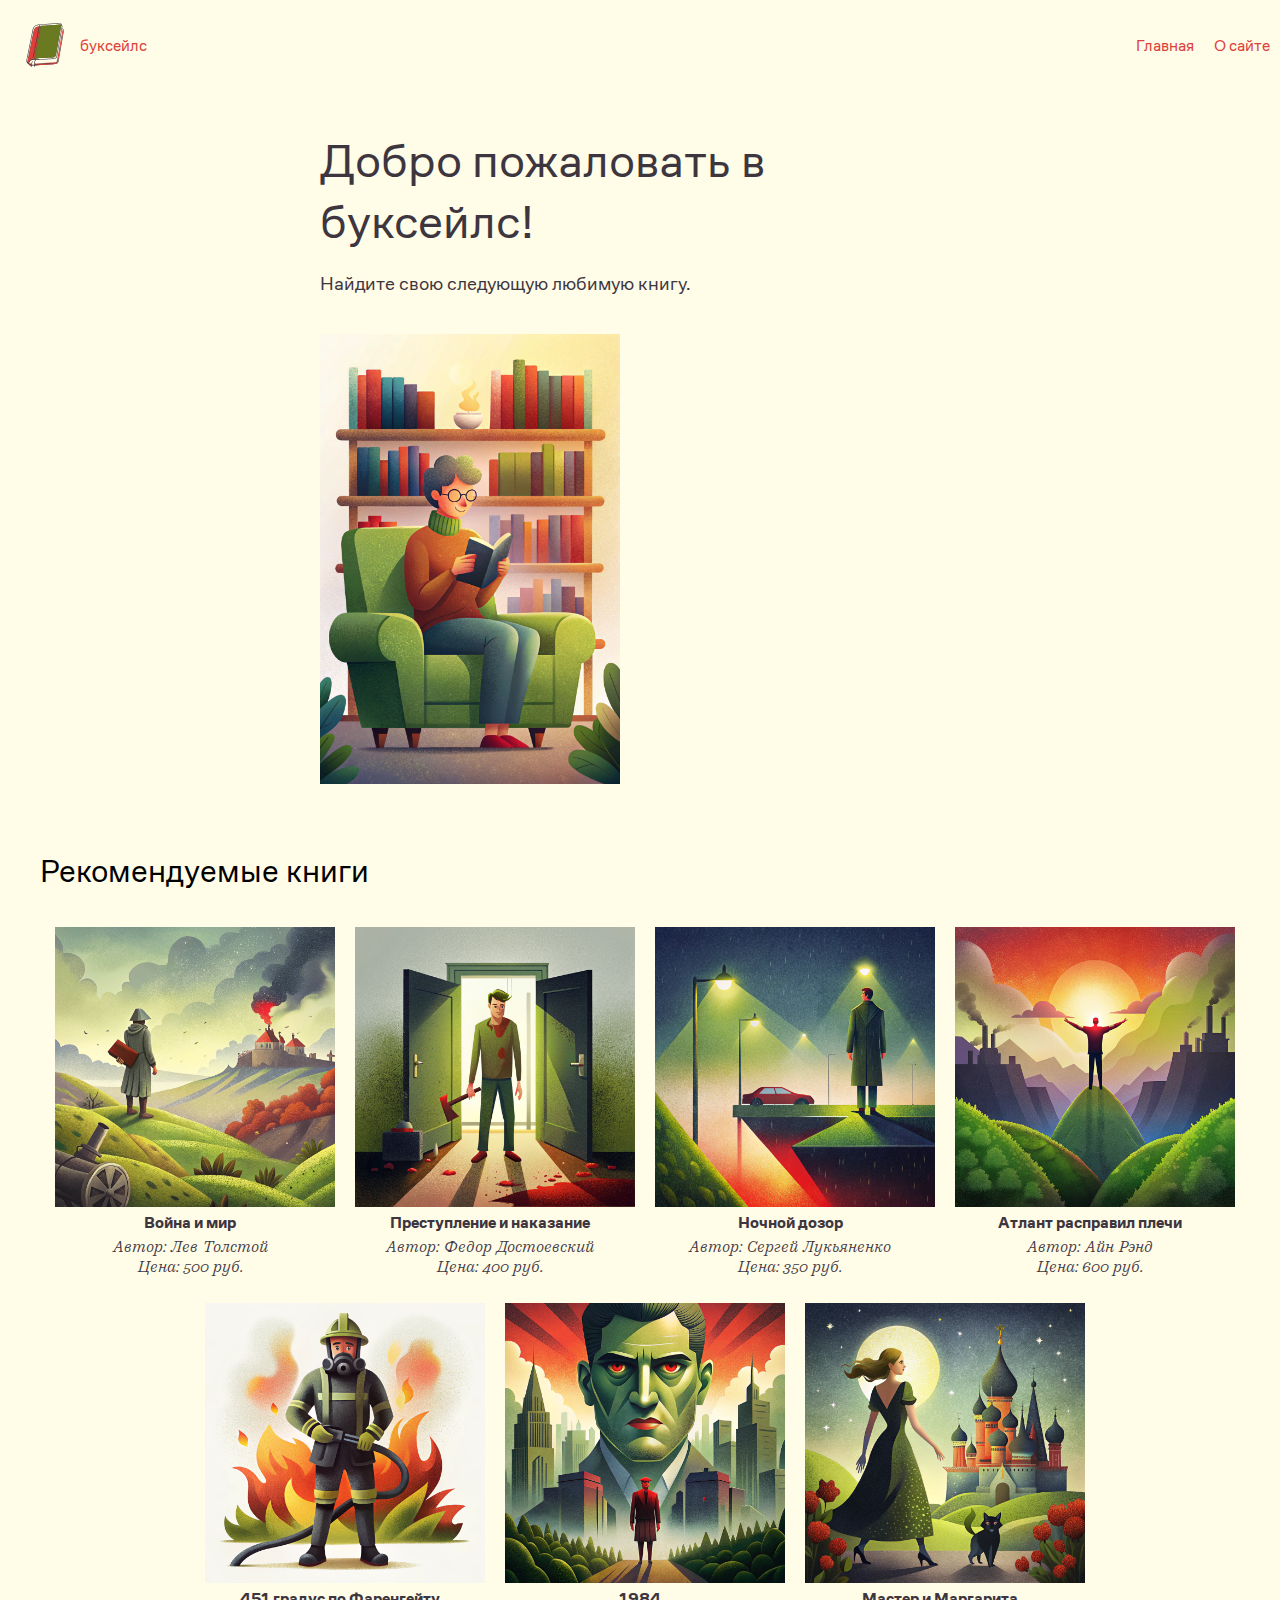
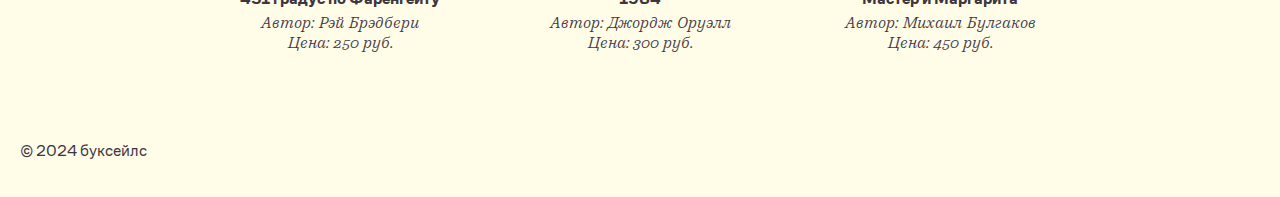
==== index.html @ e973d5db "first commit" ====
<!DOCTYPE html>
<html lang="ru">
<head>
    <meta charset="UTF-8">
    <meta name="viewport" content="width=device-width, initial-scale=1.0">
    <title>буксейлс - интернет-магазин книг</title>
    <link rel="stylesheet" href="styles.css">
</head>
<body>
    <header>
        <div class="nav-container">
            <a href="index.html" class="logo"><img src="icons/logo.svg" alt="BookSales"> буксейлс</a> 
            <nav>
                <ul>
                    <li><a href="index.html">Главная</a></li>
                    <li><a href="about.html">О сайте</a></li>
                </ul>
            </nav>
        </div>
    </header>

    <main>
        <section class="hero container">
            <div>
              <div class="hero-content">
                <h2>Добро пожаловать в буксейлс!</h2>
                <p>Найдите свою следующую любимую книгу.</p>
              </div>
              <div class="hero-image">
                <img src="images/hero.jpg" alt="Изображение для hero секции">
              </div>
            </div>
          </section>

        <section class="featured-books">
            <div class="container">        
                <h1>Рекомендуемые книги</h1>        
                <div class="book-grid"> 
                    <div class="image-gallery">
                        <a href="book.html" class="book-item">
                          <img src="images/book1.png" alt="Война и мир">
                          <div class="book-info">
                            <h4>Война и мир</h4>
                            <p>Автор: Лев Толстой</p>
                            <p>Цена: 500 руб.</p>
                          </div>
                        </a>
                        <a href="book.html" class="book-item">
                          <img src="images/book2.png" alt="Преступление и наказание">
                          <div class="book-info">
                            <h4>Преступление и наказание</h4>
                            <p>Автор: Федор Достоевский</p>
                            <p>Цена: 400 руб.</p>
                          </div>
                        </a>
                        <a href="book.html" class="book-item">
                          <img src="images/book3.png" alt="Ночной дозор">
                          <div class="book-info">
                            <h4>Ночной дозор</h4>
                            <p>Автор: Сергей Лукьяненко</p>
                            <p>Цена: 350 руб.</p>
                          </div>
                        </a>
                        <a href="book.html" class="book-item">
                          <img src="images/book4.png" alt="Атлант расправил плечи">
                          <div class="book-info">
                            <h4>Атлант расправил плечи</h4>
                            <p>Автор: Айн Рэнд</p>
                            <p>Цена: 600 руб.</p>
                          </div>
                        </a>
                        <a href="book.html" class="book-item">
                          <img src="images/book5.png" alt="451 градус по Фаренгейту">
                          <div class="book-info">
                            <h4>451 градус по Фаренгейту</h4>
                            <p>Автор: Рэй Брэдбери</p>
                            <p>Цена: 250 руб.</p>
                          </div>
                        </a>
                        <a href="book.html" class="book-item">
                          <img src="images/book6.png" alt="1984">
                          <div class="book-info">
                            <h4>1984</h4>
                            <p>Автор: Джордж Оруэлл</p>
                            <p>Цена: 300 руб.</p>
                          </div>
                        </a>
                        <a href="book.html" class="book-item">
                          <img src="images/book7.png" alt="Мастер и Маргарита">
                          <div class="book-info">
                            <h4>Мастер и Маргарита</h4>
                            <p>Автор: Михаил Булгаков</p>
                            <p>Цена: 450 руб.</p>
                          </div>
                        </a>
                      </div>
                </div>
            </div>
        </section>
    </main>

    <footer>
        <div class="container">
            <p>© 2024 буксейлс</p>
        </div>
    </footer>
</body>
</html>
---- styles.css ----
@font-face {
    font-family: 'CoFo Sans';
    src: url('fonts/CoFoSans-Bold.eot');
    src: local('CoFo Sans Bold'), local('CoFoSans-Bold'),
        url('fonts/CoFoSans-Bold.eot?#iefix') format('embedded-opentype'),
        url('fonts/CoFoSans-Bold.woff2') format('woff2'),
        url('fonts/CoFoSans-Bold.woff') format('woff'),
        url('fonts/CoFoSans-Bold.ttf') format('truetype');
    font-weight: bold;
    font-style: normal;
}

@font-face {
    font-family: 'CoFo Sans';
    src: url('fonts/CoFoSans-Black.eot');
    src: local('CoFo Sans Black'), local('CoFoSans-Black'),
        url('fonts/CoFoSans-Black.eot?#iefix') format('embedded-opentype'),
        url('fonts/CoFoSans-Black.woff2') format('woff2'),
        url('fonts/CoFoSans-Black.woff') format('woff'),
        url('fonts/CoFoSans-Black.ttf') format('truetype');
    font-weight: 900;
    font-style: normal;
}

@font-face {
    font-family: 'CoFo Sans';
    src: url('fonts/CoFoSans-Regular.eot');
    src: local('CoFo Sans'), local('CoFoSans-Regular'),
        url('fonts/CoFoSans-Regular.eot?#iefix') format('embedded-opentype'),
        url('fonts/CoFoSans-Regular.woff2') format('woff2'),
        url('fonts/CoFoSans-Regular.woff') format('woff'),
        url('fonts/CoFoSans-Regular.ttf') format('truetype');
    font-weight: normal;
    font-style: normal;
}

@font-face {
    font-family: 'CoFo Sans';
    src: url('fonts/CoFoSans-Medium.eot');
    src: local('CoFo Sans Medium'), local('CoFoSans-Medium'),
        url('fonts/CoFoSans-Medium.eot?#iefix') format('embedded-opentype'),
        url('fonts/CoFoSans-Medium.woff2') format('woff2'),
        url('fonts/CoFoSans-Medium.woff') format('woff'),
        url('fonts/CoFoSans-Medium.ttf') format('truetype');
    font-weight: 500;
    font-style: normal;
}

@font-face {
    font-family: 'CoFo Robert';
    src: url('fonts/CoFoRobert-RegularItalic.eot');
    src: local('CoFo Robert Italic'), local('CoFoRobert-RegularItalic'),
        url('fonts/CoFoRobert-RegularItalic.eot?#iefix') format('embedded-opentype'),
        url('fonts/CoFoRobert-RegularItalic.woff2') format('woff2'),
        url('fonts/CoFoRobert-RegularItalic.woff') format('woff'),
        url('fonts/CoFoRobert-RegularItalic.ttf') format('truetype');
    font-weight: normal;
    font-style: italic;
}

*{
    font-family: 'CoFo Sans'; font-weight: normal; font-style: normal;
}

body {
    margin: 0;
    background-color: #FFFCE8; /* Фон */
}

.container {
    max-width: 2000px;
    margin: 0 auto;
    padding: 20px;
}

.image-gallery {
    display: flex;
    flex-wrap: wrap; 
    justify-content: center; 
}
  
.image-gallery img {
    margin: 5px; 
    height: auto;
    display: block;
}

header {
    background-color: #FFFCE8; /* Цвет header */
    padding: 10px;
    display: flex;
    align-items: center; 
}
  
.nav-container { 
    display: flex;
    justify-content: space-between; 
    width: 100%; 
}

.nav-container a{    
    color: #DD403A; 
    font-weight: 300;
    text-decoration: none; /* Убираем подчеркивание ссылки */
}

.logo {
    display: flex;
    align-items: center;
}
  
.logo img {
    height: 70px; 
}

nav a { 
    color: #3E363F; 
    font-weight: bold;
    text-align: center;
    text-decoration: none; /* Убираем подчеркивание ссылки */
}

nav {
    display: flex;
    align-items: center; 
    justify-content: center;
}
  
nav ul {
    list-style: none;
    margin: 0;
    padding: 0;
    display: flex;
}
  
nav li {
    margin-left: 20px;
}
  
/* Медиа-запрос для мобильных устройств */
@media (max-width: 768px) {
    .nav-container {
      flex-direction: column; 
      text-align: center;
    }
  
    .logo {
      justify-content: center;
    }
  
    nav ul {
      flex-direction: column;
    }
  
    nav li {
      margin: 5px 0;
    }
}

h2, h3, p { /* Цвет заголовков и текста */
    color: #3E363F; 
}

/* Стили для секции featured-books */
.featured-books {
    padding: 20px; /* Добавляем отступы внутри секции */
}

.book-grid {
    display: flex;
    flex-wrap: wrap; /* Разрешаем перенос книг на новую строку */
    justify-content: center; /* Выравниваем книги по центру */
}  

.book-item {
    color:#3E363F;
    text-align: center;
    text-decoration: none; /* Убираем подчеркивание */
    margin-bottom: 20px;
    width: calc(100% / 4 - 20px); /* Ширина элемента book-item с учетом отступов */
    margin: 10px; /* Отступы между book-item */
}

.book-item img {
    max-width: 100%; /* Картинка не будет шире своего контейнера */
    height: auto; /* Высота подстраивается автоматически */
    display: block; /* Убираем лишние отступы */
}

.book-info h4 {
    margin: 0 0 5px 0;
    font-weight: bold; 
}

.book-info p {
    margin: 0;
    font-family: 'CoFo Robert'; 
    font-style: italic; 
}

/* Медиа-запросы для разных размеров экрана (аналогично image-gallery) */
@media (max-width: 1200px) {
    .book-item {
      width: calc(100% / 3 - 20px); 
    }
}

@media (max-width: 900px) {
    .book-item {
      width: calc(100% / 2 - 20px); 
    }
}

@media (max-width: 600px) {
    .book-item {
      width: calc(100% - 20px); 
    }
}

.hero {    
    padding: 0 20rem; 
  }
  
  .hero > div {
    display: flex;
    align-items: center;
    flex-wrap: wrap;
    justify-content: space-between; /* Распределяем элементы по краям */
  }
  
  .hero-content {
    margin-bottom: 20px;
  }
  
  .hero-content h2 {
    font-size: 3rem; /* Размер заголовка */
    margin-bottom: 10px;
  }
  
  .hero-content p {
    font-size: 1.2rem; /* Размер текста */
  }
  
  .hero-image {
    flex: 0 0 300px; /* Фиксированная ширина 500px */
  }
  
  .hero-image img {
    width: 100%;
    max-height: 700px;
    height: auto;
    object-fit: cover;
  }
  
  @media (max-width: 900px) { 
    .hero{
        padding: 15px;
    }

    .hero-content p {
        font-size: 0.9em; /* Размер текста */
      }

    .hero > div {
      justify-content: center; /* Выравниваем элементы по центру */
    }
  
    .hero-content {
      margin-bottom: 0;
      text-align: center; /* Выравниваем текст по центру */
    }
  
    .hero-image {
      flex: 1 0 100%; /* Занимаем всю ширину */
      margin-top: 20px;
    }
  }


  .book-details-content {
    padding: 0 5rem;
    display: flex;
    align-items: flex-center; /* Выравниваем элементы по верху */
    justify-content: center;
    gap: 50px; /* Отступ между изображением и информацией */
}

.book-details img {
    max-width: 450px; /* Максимальная ширина изображения */
    object-fit: cover;
    height: auto;
}

.book-info h1 {
    margin-top: 0;
    margin-bottom: 10px;
}

.book-info h2 {
    margin-top: 20px; 
}

.book-info ul {
    list-style: disc; /* Тип маркера списка */
    padding-left: 20px; /* Отступ слева для списка */
}

.book-info button {
    background-color: #DD403A; /* Цвет кнопки */
    color: white;
    padding: 10px 20px;
    border: none;
    cursor: pointer;
}

/* Медиа-запрос для маленьких экранов */
@media (max-width: 768px) {
    .book-details-content {
        flex-direction: column; /* Располагаем элементы в колонку */
        align-items: center; /* Выравниваем элементы по центру */
    }

    .book-details img {
        max-width: 100%; /* Изображение занимает всю ширину */
        margin-bottom: 20px; /* Отступ снизу */
    }
}

.contacts-info {
    display: flex;
    justify-content: space-between; /* Располагаем элементы по краям */
    flex-wrap: wrap; /* Разрешаем перенос на новую строку */
}

.contact-item {
    flex: 0 0 calc(33.33% - 20px); /* Ширина элемента с учетом отступов */
    margin-bottom: 20px;
}
.contact-item a{
    text-decoration: none;
    color:#DD403A;
}

.map {
    width: 100%;
    height: 500px; /* Высота карты */
    background-color: #eee; /* Замените на код вставки карты */
}

.form-group {
    margin-bottom: 10px;
}

.form-group label {
    display: block;
    margin-bottom: 5px;
}

.form-group input, .form-group textarea {
    width: 100%;
    padding: 10px;
    border: 1px solid #ccc;
}


/* Медиа-запрос для маленьких экранов */
@media (max-width: 768px) {
    .contacts-info {
        flex-direction: column; /* Располагаем элементы в колонку */
    }

    .contact-item {
        flex: 1 0 100%; /* Элемент занимает всю ширину */
    }
}
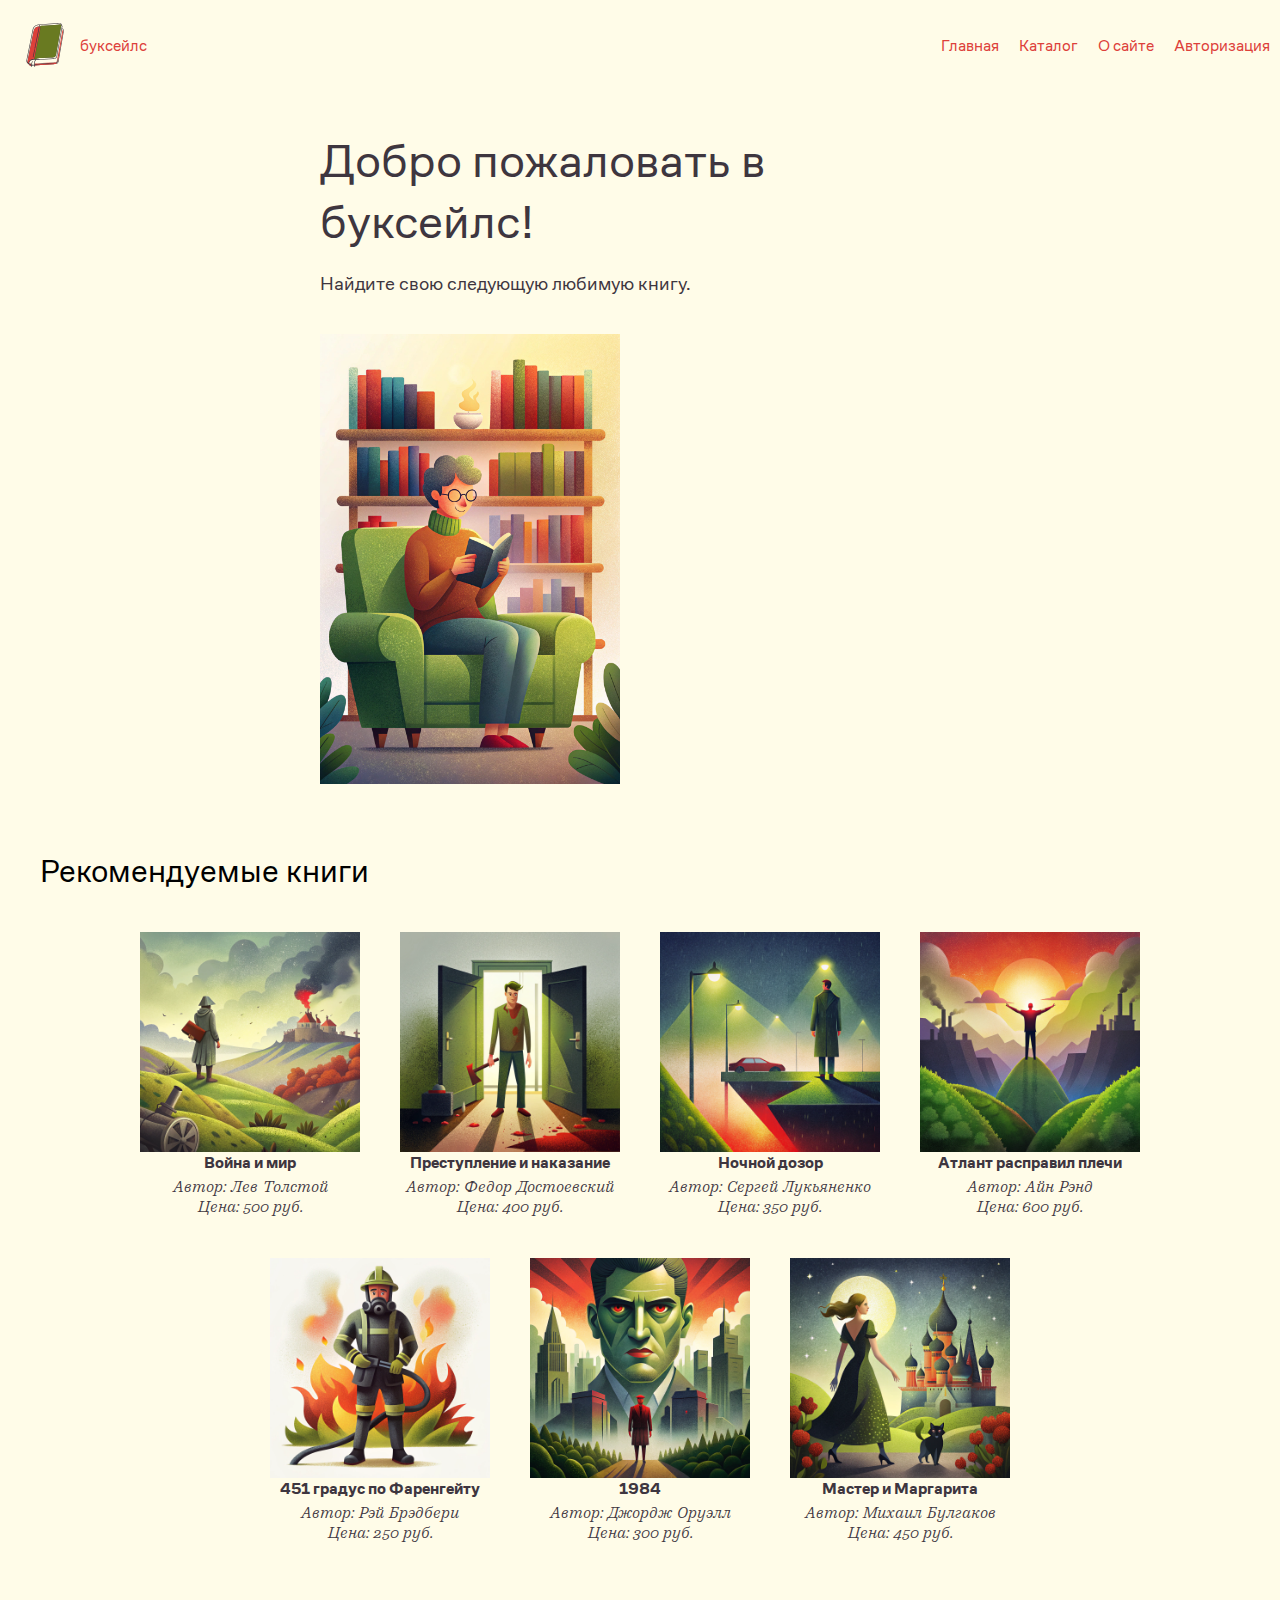
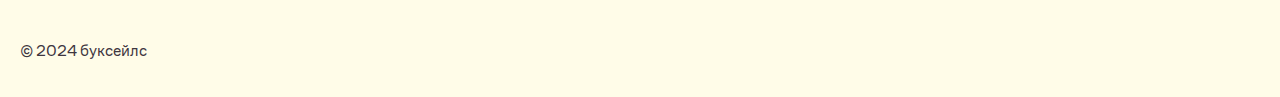
==== commit 6ee14375: "second commit" ====
--- a/index.html
+++ b/index.html
@@ -1,108 +1,85 @@
 <!DOCTYPE html>
 <html lang="ru">
+
 <head>
-    <meta charset="UTF-8">
-    <meta name="viewport" content="width=device-width, initial-scale=1.0">
-    <title>буксейлс - интернет-магазин книг</title>
-    <link rel="stylesheet" href="styles.css">
+  <meta charset="UTF-8">
+  <meta name="viewport" content="width=device-width, initial-scale=1.0">
+  <title>буксейлс - интернет-магазин книг</title>
+  <link rel="stylesheet" href="styles.css">
 </head>
+
 <body>
-    <header>
-        <div class="nav-container">
-            <a href="index.html" class="logo"><img src="icons/logo.svg" alt="BookSales"> буксейлс</a> 
-            <nav>
-                <ul>
-                    <li><a href="index.html">Главная</a></li>
-                    <li><a href="about.html">О сайте</a></li>
-                </ul>
-            </nav>
+  <header>
+    <div class="nav-container">
+      <a href="index.html" class="logo"><img src="icons/logo.svg" alt="BookSales"> буксейлс</a>
+      <nav>
+        <ul>
+          <li><a href="index.html">Главная</a></li>
+          <li><a href="#bookGrid">Каталог</a></li>
+          <li><a href="about.html">О сайте</a></li>
+          <li><a id="auth"></a></li>
+        </ul>
+      </nav>
+    </div>
+  </header>
+
+  <main>
+    <section class="hero container">
+      <div>
+        <div class="hero-content">
+          <h2>Добро пожаловать в буксейлс!</h2>
+          <p>Найдите свою следующую любимую книгу.</p>
         </div>
-    </header>
+        <div class="hero-image">
+          <img src="images/hero.jpg" alt="Изображение для hero секции">
+        </div>
+      </div>
+    </section>
 
-    <main>
-        <section class="hero container">
-            <div>
-              <div class="hero-content">
-                <h2>Добро пожаловать в буксейлс!</h2>
-                <p>Найдите свою следующую любимую книгу.</p>
-              </div>
-              <div class="hero-image">
-                <img src="images/hero.jpg" alt="Изображение для hero секции">
-              </div>
-            </div>
-          </section>
+    <section class="featured-books">
+      <div class="container">
+        <h1>Рекомендуемые книги</h1>
+        <div class="book-grid" id="bookGrid">
+          <!-- Книги будут загружены сюда -->
+        </div>
+      </div>
+    </section>
+  </main>
 
-        <section class="featured-books">
-            <div class="container">        
-                <h1>Рекомендуемые книги</h1>        
-                <div class="book-grid"> 
-                    <div class="image-gallery">
-                        <a href="book.html" class="book-item">
-                          <img src="images/book1.png" alt="Война и мир">
-                          <div class="book-info">
-                            <h4>Война и мир</h4>
-                            <p>Автор: Лев Толстой</p>
-                            <p>Цена: 500 руб.</p>
-                          </div>
-                        </a>
-                        <a href="book.html" class="book-item">
-                          <img src="images/book2.png" alt="Преступление и наказание">
-                          <div class="book-info">
-                            <h4>Преступление и наказание</h4>
-                            <p>Автор: Федор Достоевский</p>
-                            <p>Цена: 400 руб.</p>
-                          </div>
-                        </a>
-                        <a href="book.html" class="book-item">
-                          <img src="images/book3.png" alt="Ночной дозор">
-                          <div class="book-info">
-                            <h4>Ночной дозор</h4>
-                            <p>Автор: Сергей Лукьяненко</p>
-                            <p>Цена: 350 руб.</p>
-                          </div>
-                        </a>
-                        <a href="book.html" class="book-item">
-                          <img src="images/book4.png" alt="Атлант расправил плечи">
-                          <div class="book-info">
-                            <h4>Атлант расправил плечи</h4>
-                            <p>Автор: Айн Рэнд</p>
-                            <p>Цена: 600 руб.</p>
-                          </div>
-                        </a>
-                        <a href="book.html" class="book-item">
-                          <img src="images/book5.png" alt="451 градус по Фаренгейту">
-                          <div class="book-info">
-                            <h4>451 градус по Фаренгейту</h4>
-                            <p>Автор: Рэй Брэдбери</p>
-                            <p>Цена: 250 руб.</p>
-                          </div>
-                        </a>
-                        <a href="book.html" class="book-item">
-                          <img src="images/book6.png" alt="1984">
-                          <div class="book-info">
-                            <h4>1984</h4>
-                            <p>Автор: Джордж Оруэлл</p>
-                            <p>Цена: 300 руб.</p>
-                          </div>
-                        </a>
-                        <a href="book.html" class="book-item">
-                          <img src="images/book7.png" alt="Мастер и Маргарита">
-                          <div class="book-info">
-                            <h4>Мастер и Маргарита</h4>
-                            <p>Автор: Михаил Булгаков</p>
-                            <p>Цена: 450 руб.</p>
-                          </div>
-                        </a>
-                      </div>
-                </div>
-            </div>
-        </section>
-    </main>
+  <footer>
+    <div class="container">
+      <p>© 2024 буксейлс</p>
+    </div>
+  </footer>
 
-    <footer>
-        <div class="container">
-            <p>© 2024 буксейлс</p>
-        </div>
-    </footer>
+  <script src="js/script.js"></script>
+  <script>
+    const bookGrid = document.getElementById('bookGrid');
+
+    // Загрузка данных книг из JSON-файла
+    fetch('books.json')
+      .then(response => response.json())
+      .then(books => {
+        // Отображаем книги на странице
+        books.forEach(book => {
+          const bookElement = `
+                <a href="book.html?id=${book.id}" class="book-item">
+                  <img src="${book.image}" alt="${book.title}">
+                  <div class="book-info">
+                    <h4>${book.title}</h4>
+                    <p>Автор: ${book.author}</p>
+                    <p>Цена: ${book.price} руб.</p>
+                  </div>
+                </a>
+              `;
+          bookGrid.innerHTML += bookElement;
+        });
+      })
+      .catch(error => {
+        console.error('Ошибка при загрузке данных:', error);
+        bookGrid.innerHTML = '<p>Ошибка при загрузке данных</p>';
+      });
+  </script>
 </body>
+
 </html>--- a/styles.css
+++ b/styles.css
@@ -1,146 +1,151 @@
+/* Шрифты */
 @font-face {
-    font-family: 'CoFo Sans';
-    src: url('fonts/CoFoSans-Bold.eot');
-    src: local('CoFo Sans Bold'), local('CoFoSans-Bold'),
-        url('fonts/CoFoSans-Bold.eot?#iefix') format('embedded-opentype'),
-        url('fonts/CoFoSans-Bold.woff2') format('woff2'),
-        url('fonts/CoFoSans-Bold.woff') format('woff'),
-        url('fonts/CoFoSans-Bold.ttf') format('truetype');
+    font-family: "CoFo Sans";
+    src: url("fonts/CoFoSans-Bold.eot");
+    src: local("CoFo Sans Bold"), local("CoFoSans-Bold"),
+      url("fonts/CoFoSans-Bold.eot?#iefix") format("embedded-opentype"),
+      url("fonts/CoFoSans-Bold.woff2") format("woff2"),
+      url("fonts/CoFoSans-Bold.woff") format("woff"),
+      url("fonts/CoFoSans-Bold.ttf") format("truetype");
     font-weight: bold;
     font-style: normal;
-}
-
-@font-face {
-    font-family: 'CoFo Sans';
-    src: url('fonts/CoFoSans-Black.eot');
-    src: local('CoFo Sans Black'), local('CoFoSans-Black'),
-        url('fonts/CoFoSans-Black.eot?#iefix') format('embedded-opentype'),
-        url('fonts/CoFoSans-Black.woff2') format('woff2'),
-        url('fonts/CoFoSans-Black.woff') format('woff'),
-        url('fonts/CoFoSans-Black.ttf') format('truetype');
+  }
+  
+  @font-face {
+    font-family: "CoFo Sans";
+    src: url("fonts/CoFoSans-Black.eot");
+    src: local("CoFo Sans Black"), local("CoFoSans-Black"),
+      url("fonts/CoFoSans-Black.eot?#iefix") format("embedded-opentype"),
+      url("fonts/CoFoSans-Black.woff2") format("woff2"),
+      url("fonts/CoFoSans-Black.woff") format("woff"),
+      url("fonts/CoFoSans-Black.ttf") format("truetype");
     font-weight: 900;
     font-style: normal;
-}
-
-@font-face {
-    font-family: 'CoFo Sans';
-    src: url('fonts/CoFoSans-Regular.eot');
-    src: local('CoFo Sans'), local('CoFoSans-Regular'),
-        url('fonts/CoFoSans-Regular.eot?#iefix') format('embedded-opentype'),
-        url('fonts/CoFoSans-Regular.woff2') format('woff2'),
-        url('fonts/CoFoSans-Regular.woff') format('woff'),
-        url('fonts/CoFoSans-Regular.ttf') format('truetype');
+  }
+  
+  @font-face {
+    font-family: "CoFo Sans";
+    src: url("fonts/CoFoSans-Regular.eot");
+    src: local("CoFo Sans"), local("CoFoSans-Regular"),
+      url("fonts/CoFoSans-Regular.eot?#iefix") format("embedded-opentype"),
+      url("fonts/CoFoSans-Regular.woff2") format("woff2"),
+      url("fonts/CoFoSans-Regular.woff") format("woff"),
+      url("fonts/CoFoSans-Regular.ttf") format("truetype");
     font-weight: normal;
     font-style: normal;
-}
-
-@font-face {
-    font-family: 'CoFo Sans';
-    src: url('fonts/CoFoSans-Medium.eot');
-    src: local('CoFo Sans Medium'), local('CoFoSans-Medium'),
-        url('fonts/CoFoSans-Medium.eot?#iefix') format('embedded-opentype'),
-        url('fonts/CoFoSans-Medium.woff2') format('woff2'),
-        url('fonts/CoFoSans-Medium.woff') format('woff'),
-        url('fonts/CoFoSans-Medium.ttf') format('truetype');
+  }
+  
+  @font-face {
+    font-family: "CoFo Sans";
+    src: url("fonts/CoFoSans-Medium.eot");
+    src: local("CoFo Sans Medium"), local("CoFoSans-Medium"),
+      url("fonts/CoFoSans-Medium.eot?#iefix") format("embedded-opentype"),
+      url("fonts/CoFoSans-Medium.woff2") format("woff2"),
+      url("fonts/CoFoSans-Medium.woff") format("woff"),
+      url("fonts/CoFoSans-Medium.ttf") format("truetype");
     font-weight: 500;
     font-style: normal;
-}
-
-@font-face {
-    font-family: 'CoFo Robert';
-    src: url('fonts/CoFoRobert-RegularItalic.eot');
-    src: local('CoFo Robert Italic'), local('CoFoRobert-RegularItalic'),
-        url('fonts/CoFoRobert-RegularItalic.eot?#iefix') format('embedded-opentype'),
-        url('fonts/CoFoRobert-RegularItalic.woff2') format('woff2'),
-        url('fonts/CoFoRobert-RegularItalic.woff') format('woff'),
-        url('fonts/CoFoRobert-RegularItalic.ttf') format('truetype');
+  }
+  
+  @font-face {
+    font-family: "CoFo Robert";
+    src: url("fonts/CoFoRobert-RegularItalic.eot");
+    src: local("CoFo Robert Italic"), local("CoFoRobert-RegularItalic"),
+      url("fonts/CoFoRobert-RegularItalic.eot?#iefix") format("embedded-opentype"),
+      url("fonts/CoFoRobert-RegularItalic.woff2") format("woff2"),
+      url("fonts/CoFoRobert-RegularItalic.woff") format("woff"),
+      url("fonts/CoFoRobert-RegularItalic.ttf") format("truetype");
     font-weight: normal;
     font-style: italic;
-}
-
-*{
-    font-family: 'CoFo Sans'; font-weight: normal; font-style: normal;
-}
-
-body {
+  }
+  
+  /* Общие стили */
+  * {
+    font-family: "CoFo Sans";
+    font-weight: normal;
+    font-style: normal;
+    transition: all 0.3s ease;
+  }
+  
+  body {
     margin: 0;
-    background-color: #FFFCE8; /* Фон */
-}
-
-.container {
+    background-color: #fffce8; /* Фон */
+  }
+  
+  .container {
     max-width: 2000px;
     margin: 0 auto;
     padding: 20px;
-}
-
-.image-gallery {
-    display: flex;
-    flex-wrap: wrap; 
-    justify-content: center; 
-}
-  
-.image-gallery img {
-    margin: 5px; 
-    height: auto;
-    display: block;
-}
-
-header {
-    background-color: #FFFCE8; /* Цвет header */
+  }
+  
+  h2,
+  h3,
+  p {
+    /* Цвет заголовков и текста */
+    color: #3e363f;
+  }
+  
+  /* Header */
+  header {
+    background-color: #fffce8; /* Цвет header */
     padding: 10px;
     display: flex;
-    align-items: center; 
-}
-  
-.nav-container { 
-    display: flex;
-    justify-content: space-between; 
-    width: 100%; 
-}
-
-.nav-container a{    
-    color: #DD403A; 
+    align-items: center;
+  }
+  
+  .nav-container {
+    display: flex;
+    justify-content: space-between;
+    width: 100%;
+  }
+  
+  .nav-container a {
+    color: #dd403a;
     font-weight: 300;
     text-decoration: none; /* Убираем подчеркивание ссылки */
-}
-
-.logo {
+  }
+  
+  .logo {
     display: flex;
     align-items: center;
-}
-  
-.logo img {
-    height: 70px; 
-}
-
-nav a { 
-    color: #3E363F; 
+  }
+  
+  .logo img {
+    height: 70px;
+  }
+  
+  .logo img:hover {
+    transform: scale(1.05); /* Увеличиваем размер при наведении */
+  }
+  
+  nav a {
+    color: #3e363f;
     font-weight: bold;
     text-align: center;
     text-decoration: none; /* Убираем подчеркивание ссылки */
-}
-
-nav {
-    display: flex;
-    align-items: center; 
+  }
+  
+  nav {
+    display: flex;
+    align-items: center;
     justify-content: center;
-}
-  
-nav ul {
+  }
+  
+  nav ul {
     list-style: none;
     margin: 0;
     padding: 0;
     display: flex;
-}
-  
-nav li {
+  }
+  
+  nav li {
     margin-left: 20px;
-}
-  
-/* Медиа-запрос для мобильных устройств */
-@media (max-width: 768px) {
+  }
+  
+  /* Медиа-запрос для мобильных устройств (Header) */
+  @media (max-width: 768px) {
     .nav-container {
-      flex-direction: column; 
+      flex-direction: column;
       text-align: center;
     }
   
@@ -155,221 +160,313 @@
     nav li {
       margin: 5px 0;
     }
-}
-
-h2, h3, p { /* Цвет заголовков и текста */
-    color: #3E363F; 
-}
-
-/* Стили для секции featured-books */
-.featured-books {
+  }
+  
+  /* Hero Section */
+  .hero {
+    padding: 0 20rem;
+  }
+  
+  .hero > div {
+    display: flex;
+    align-items: center;
+    flex-wrap: wrap;
+    justify-content: space-between; /* Распределяем элементы по краям */
+  }
+  
+  .hero-content {
+    margin-bottom: 20px;
+  }
+  
+  .hero-content h2 {
+    font-size: 3rem; /* Размер заголовка */
+    margin-bottom: 10px;
+  }
+  
+  .hero-content p {
+    font-size: 1.2rem; /* Размер текста */
+  }
+  
+  .hero-image {
+    flex: 0 0 300px; /* Фиксированная ширина 500px */
+  }
+  
+  .hero-image img {
+    width: 100%;
+    max-height: 700px;
+    height: auto;
+    object-fit: cover;
+  }
+  
+  .hero-image:hover {
+    transform: scale(1.05); /* Увеличиваем размер при наведении */
+  }
+  
+  /* Медиа-запрос для Hero Section */
+  @media (max-width: 900px) {
+    .hero {
+      padding: 15px;
+    }
+  
+    .hero-content p {
+      font-size: 0.9em; /* Размер текста */
+    }
+  
+    .hero > div {
+      justify-content: center; /* Выравниваем элементы по центру */
+    }
+  
+    .hero-content {
+      margin-bottom: 0;
+      text-align: center; /* Выравниваем текст по центру */
+    }
+  
+    .hero-image {
+      flex: 1 0 100%; /* Занимаем всю ширину */
+      margin-top: 20px;
+    }
+  }
+  
+  /* Book Items */
+  .featured-books {
     padding: 20px; /* Добавляем отступы внутри секции */
-}
-
-.book-grid {
+  }
+  
+  .book-grid {
     display: flex;
     flex-wrap: wrap; /* Разрешаем перенос книг на новую строку */
     justify-content: center; /* Выравниваем книги по центру */
-}  
-
-.book-item {
-    color:#3E363F;
+  }
+  
+  .book-item {
+    color: #3e363f;
     text-align: center;
     text-decoration: none; /* Убираем подчеркивание */
     margin-bottom: 20px;
-    width: calc(100% / 4 - 20px); /* Ширина элемента book-item с учетом отступов */
-    margin: 10px; /* Отступы между book-item */
-}
-
-.book-item img {
+    width: calc(100% / 5 - 20px);
+    margin: 5px;
+    padding: 15px;
+  }
+  
+  .book-item:hover {
+    transform: scale(1.05); /* Увеличиваем размер при наведении */
+    box-shadow: 0 4px 8px rgba(0, 0, 0, 0.2); /* Добавляем тень */
+  }
+  
+  .book-item img {
     max-width: 100%; /* Картинка не будет шире своего контейнера */
     height: auto; /* Высота подстраивается автоматически */
     display: block; /* Убираем лишние отступы */
-}
-
-.book-info h4 {
+  }
+  
+  .book-info h4 {
     margin: 0 0 5px 0;
-    font-weight: bold; 
-}
-
-.book-info p {
+    font-weight: bold;
+  }
+  
+  .book-info p {
     margin: 0;
-    font-family: 'CoFo Robert'; 
-    font-style: italic; 
-}
-
-/* Медиа-запросы для разных размеров экрана (аналогично image-gallery) */
-@media (max-width: 1200px) {
+    font-family: "CoFo Robert";
+    font-style: italic;
+  }
+  
+  /* Медиа-запросы для разных размеров экрана (Book Items) */
+  @media (max-width: 1200px) {
     .book-item {
-      width: calc(100% / 3 - 20px); 
-    }
-}
-
-@media (max-width: 900px) {
+      width: calc(100% / 3 - 20px);
+    }
+  }
+  
+  @media (max-width: 900px) {
     .book-item {
-      width: calc(100% / 2 - 20px); 
-    }
-}
-
-@media (max-width: 600px) {
+      width: calc(100% / 2 - 20px);
+    }
+  }
+  
+  @media (max-width: 600px) {
     .book-item {
-      width: calc(100% - 20px); 
-    }
-}
-
-.hero {    
-    padding: 0 20rem; 
-  }
-  
-  .hero > div {
-    display: flex;
-    align-items: center;
-    flex-wrap: wrap;
-    justify-content: space-between; /* Распределяем элементы по краям */
-  }
-  
-  .hero-content {
-    margin-bottom: 20px;
-  }
-  
-  .hero-content h2 {
-    font-size: 3rem; /* Размер заголовка */
-    margin-bottom: 10px;
-  }
-  
-  .hero-content p {
-    font-size: 1.2rem; /* Размер текста */
-  }
-  
-  .hero-image {
-    flex: 0 0 300px; /* Фиксированная ширина 500px */
-  }
-  
-  .hero-image img {
-    width: 100%;
-    max-height: 700px;
-    height: auto;
-    object-fit: cover;
-  }
-  
-  @media (max-width: 900px) { 
-    .hero{
-        padding: 15px;
-    }
-
-    .hero-content p {
-        font-size: 0.9em; /* Размер текста */
-      }
-
-    .hero > div {
-      justify-content: center; /* Выравниваем элементы по центру */
-    }
-  
-    .hero-content {
-      margin-bottom: 0;
-      text-align: center; /* Выравниваем текст по центру */
-    }
-  
-    .hero-image {
-      flex: 1 0 100%; /* Занимаем всю ширину */
-      margin-top: 20px;
-    }
-  }
-
-
+      width: calc(100% - 20px);
+    }
+  }
+  
+  /* Book Details */
   .book-details-content {
     padding: 0 5rem;
     display: flex;
     align-items: flex-center; /* Выравниваем элементы по верху */
     justify-content: center;
     gap: 50px; /* Отступ между изображением и информацией */
-}
-
-.book-details img {
+  }
+  
+  .book-details img {
     max-width: 450px; /* Максимальная ширина изображения */
     object-fit: cover;
     height: auto;
-}
-
-.book-info h1 {
+  }
+  
+  .book-info h1 {
     margin-top: 0;
     margin-bottom: 10px;
-}
-
-.book-info h2 {
-    margin-top: 20px; 
-}
-
-.book-info ul {
+  }
+  
+  .book-info h2 {
+    margin-top: 20px;
+  }
+  
+  .book-info ul {
     list-style: disc; /* Тип маркера списка */
     padding-left: 20px; /* Отступ слева для списка */
-}
-
-.book-info button {
-    background-color: #DD403A; /* Цвет кнопки */
+  }
+  
+  .book-info button {
+    background-color: #dd403a; /* Цвет кнопки */
     color: white;
     padding: 10px 20px;
     border: none;
     cursor: pointer;
-}
-
-/* Медиа-запрос для маленьких экранов */
-@media (max-width: 768px) {
+  }
+  
+  /* Медиа-запрос для Book Details */
+  @media (max-width: 768px) {
     .book-details-content {
-        flex-direction: column; /* Располагаем элементы в колонку */
-        align-items: center; /* Выравниваем элементы по центру */
-    }
-
+      padding: 0 15px;
+      flex-direction: column; /* Располагаем элементы в колонку */
+      align-items: center; /* Выравниваем элементы по центру */
+    }
+  
     .book-details img {
-        max-width: 100%; /* Изображение занимает всю ширину */
-        margin-bottom: 20px; /* Отступ снизу */
-    }
-}
-
-.contacts-info {
+      max-width: 100%; /* Изображение занимает всю ширину */
+      margin-bottom: 20px; /* Отступ снизу */
+    }
+  }
+  
+  /* Contacts */
+  .contacts-info {
     display: flex;
     justify-content: space-between; /* Располагаем элементы по краям */
     flex-wrap: wrap; /* Разрешаем перенос на новую строку */
-}
-
-.contact-item {
+  }
+  
+  .contact-item {
     flex: 0 0 calc(33.33% - 20px); /* Ширина элемента с учетом отступов */
     margin-bottom: 20px;
-}
-.contact-item a{
+  }
+  
+  .contact-item a {
     text-decoration: none;
-    color:#DD403A;
-}
-
-.map {
+    color: #dd403a;
+  }
+  
+  .map {
     width: 100%;
     height: 500px; /* Высота карты */
     background-color: #eee; /* Замените на код вставки карты */
-}
-
-.form-group {
+  }
+  
+  .background {
+    max-height: 300px;
+    max-width: 100%;
+    padding: 10px 0;
+    margin: 20px 0;
+  }
+  
+  .form-group {
     margin-bottom: 10px;
-}
-
-.form-group label {
+  }
+  
+  .form-group label {
     display: block;
     margin-bottom: 5px;
-}
-
-.form-group input, .form-group textarea {
+  }
+  
+  .form-group input,
+  .form-group textarea {
     width: 100%;
     padding: 10px;
     border: 1px solid #ccc;
-}
-
-
-/* Медиа-запрос для маленьких экранов */
-@media (max-width: 768px) {
+  }
+  
+  /* Медиа-запрос для Contacts */
+  @media (max-width: 768px) {
     .contacts-info {
-        flex-direction: column; /* Располагаем элементы в колонку */
-    }
-
+      flex-direction: column; /* Располагаем элементы в колонку */
+    }
+  
     .contact-item {
-        flex: 1 0 100%; /* Элемент занимает всю ширину */
-    }
-}+      flex: 1 0 100%; /* Элемент занимает всю ширину */
+    }
+  }
+  
+  /* Review Form */
+  #reviewForm div {
+    margin-bottom: 10px;
+  }
+  
+  #reviewForm label {
+    display: block;
+    margin-bottom: 5px;
+  }
+  
+  #reviewForm input,
+  #reviewForm textarea,
+  #reviewForm select {
+    width: 100%;
+    padding: 8px;
+    border: 1px solid #ccc;
+  }
+  
+  #message {
+    border: 1px solid green;
+    padding: 10px;
+    background-color: lightgreen;
+    margin-top: 10px;
+  }
+  
+  .hidden {
+    display: none;
+  }
+  
+  /* Popup */
+  .popup {
+    display: none;
+    position: fixed;
+    left: 50%;
+    top: 50%;
+    transform: translate(-50%, -50%);
+    border: 1px solid #ccc;
+    padding: 20px;
+    background-color: #fff;
+    z-index: 100;
+    width: 400px;
+  }
+  
+  .popup h2 {
+    margin-top: 0;
+  }
+  
+  .popup .close {
+    position: absolute;
+    top: 10px;
+    right: 10px;
+    cursor: pointer;
+  }
+  
+  .popup label {
+    display: block;
+    margin-bottom: 5px;
+  }
+  
+  .popup input {
+    width: 100%;
+    padding: 8px;
+    margin-bottom: 10px;
+    border: 1px solid #ccc;
+  }
+  
+  .popup button {
+    padding: 10px 20px;
+    background-color: #4CAF50;
+    color: white;
+    border: none;
+    cursor: pointer;
+  }